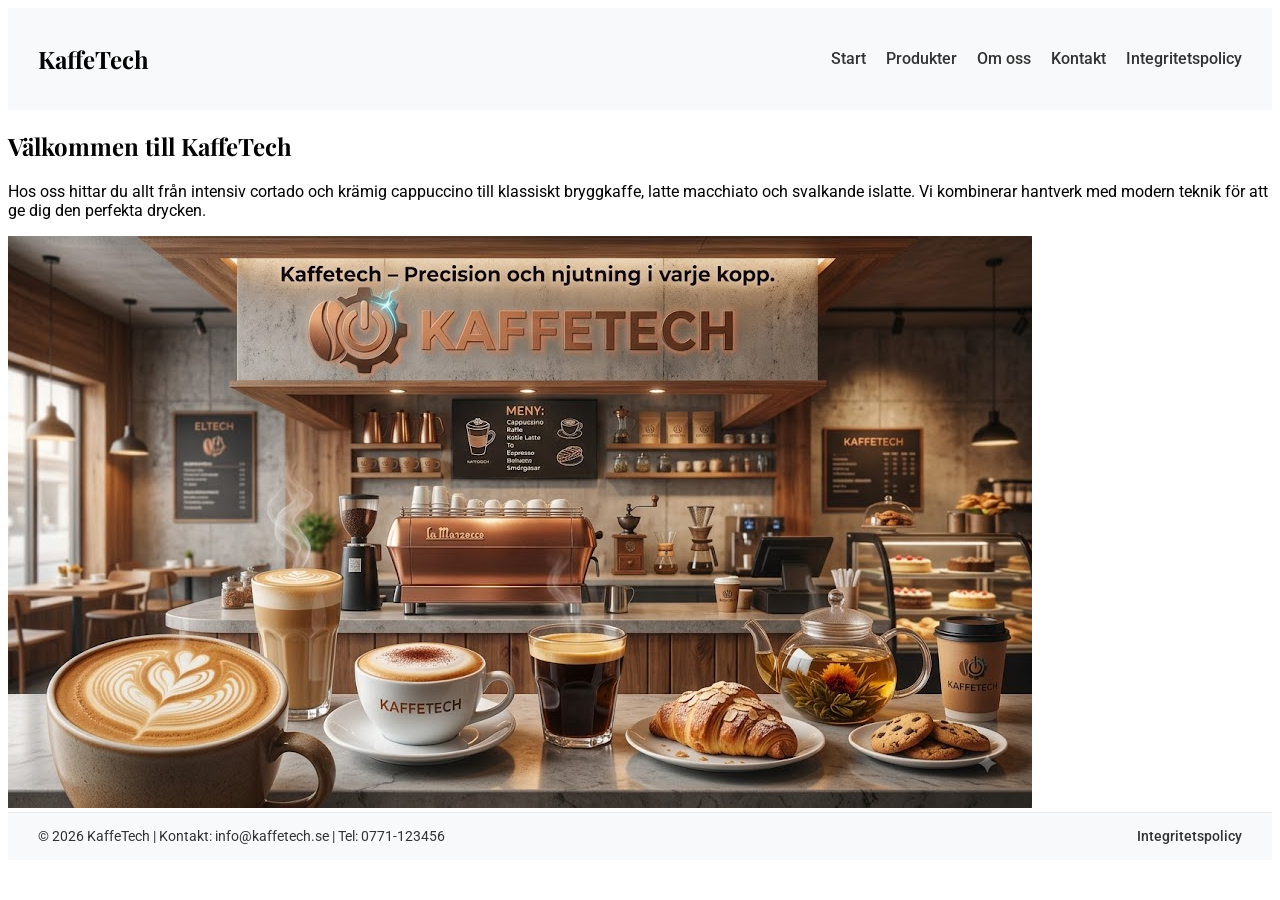
==== index.html @ e9fcd621 "first commit" ====
<!doctype html>
<html lang="sv">
  <head>
    <meta charset="UTF-8" />
    <meta name="viewport" content="width=device-width, initial-scale=1.0" />
    <link rel="stylesheet" href="style.css" />
    <title>KaffeTech</title>
  </head>
  <body>
    <header>
      <h2>KaffeTech</h2>
      <nav>
        <ul>
          <a href="index.html">Start</a>
          <a href="products.html">Produkter</a>
          <a href="about.html">Om oss</a>
          <a href="contact.html">Kontakt</a>
          <a href="privacy.html">Integritetspolicy</a>
        </ul>
      </nav>
    </header>

    <main>
      <section>
        <h1>Välkommen till KaffeTech</h1>
        <p>
          Hos oss hittar du allt från intensiv cortado och krämig cappuccino till
          klassiskt bryggkaffe, latte macchiato och svalkande islatte. Vi kombinerar
          hantverk med modern teknik för att ge dig den perfekta drycken.
        </p>
        <img src="images/kaffe-tech.jpeg" />
      </section>
    </main>

    <footer>
      <p>
        &copy; 2026 KaffeTech | Kontakt: info@kaffetech.se | Tel: 0771-123456
      </p>

      <nav class="footer-nav">
        <a href="privacy.html">Integritetspolicy</a>
      </nav>
    </footer>
  </body>
</html>
---- style.css ----
@import url('https://fonts.googleapis.com/css2?family=Playfair+Display:wght@600;700&family=Roboto:wght@400;500;700&display=swap');

body {
  font-family: 'Roboto', sans-serif;
}

h1, h2, h3, h4, .logo {
  font-family: 'Playfair Display', serif;
}

header {
  display: flex;
  justify-content: space-between;
  align-items: center;
  padding: 15px 30px;
  background-color: #f8f9fa;
}

header nav ul {
  display: flex;
  margin: 0;
  padding: 0;
  gap: 20px;
}

header nav a {
  text-decoration: none;
  color: #333;
  font-weight: 500;
}

header nav a:hover {
  color: #d35400;
}

footer {
  display: flex;
  justify-content: space-between;
  align-items: center;
  padding: 15px 30px;
  background-color: #f8f9fa;
  border-top: 1px solid #e9ecef;
  font-size: 0.9rem;
  color: #333;
}

footer p {
  margin: 0;
}

footer a {
  text-decoration: none;
  color: #333;
  font-weight: 500;
  transition: color 0.2s ease;
}

footer a:hover {
  color: #d35400;
}

.about-container {
  max-width: 800px;
  margin: 40px auto;
  padding: 0 20px;
}

.about-text h1 {
  font-size: 2rem;
  color: #333;
  margin-bottom: 10px;
}

.about-text h2 {
  font-size: 1.4rem;
  color: #d35400;
  margin-bottom: 20px;
}

.about-text p {
  line-height: 1.6;
  color: #555;
  margin-bottom: 15px;
}

.video-container {
  margin-top: 40px;
  text-align: center;
}

.video-container h2 {
  font-size: 1.5rem;
  color: #333;
  margin-bottom: 20px;
}

.custom-video {
  width: 100%;
  max-width: 700px;
  border-radius: 12px;
  box-shadow: 0 4px 12px rgba(0, 0, 0, 0.1);
}

.page-subtitle {
  text-align: center;
  margin-bottom: 30px;
  color: #555;
}

.product-container {
  max-width: 1000px;
  margin: 40px auto;
  padding: 0 20px;
}

.product-item {
  background: white;
  margin-bottom: 25px;
  border-radius: 14px;
  overflow: hidden;
  box-shadow: 0 4px 12px rgba(0, 0, 0, 0.06);
  display: flex;
  border: 1px solid #e0e0e0;
}

.product-item img {
  width: 300px;
  height: 220px;
  object-fit: cover;
}

.product-content {
  padding: 25px;
  flex: 1;
  display: flex;
  flex-direction: column;
  justify-content: center;
}

.product-content h2 {
  margin-top: 0;
  margin-bottom: 10px;
  font-size: 1.5rem;
  color: #333;
}

.product-content p {
  margin: 0 0 15px 0;
  line-height: 1.5;
  color: #555;
}

.price {
  font-weight: bold;
  font-size: 1.2rem;
  color: #d35400;
}

@media (max-width: 768px) {
  .product-item {
    flex-direction: column;
  }

  .product-item img {
    width: 100%;
    height: 200px;
  }
}

.contact-container {
  max-width: 700px;
  margin: 40px auto;
  padding: 0 20px;
}

.contact-info h1 {
  font-size: 2rem;
  color: #333;
  margin-bottom: 10px;
}

.contact-info p {
  color: #555;
  line-height: 1.6;
  margin-bottom: 30px;
}

.contact-form fieldset {
  border: 1px solid #e0e0e0;
  border-radius: 12px;
  padding: 30px;
  background: #ffffff;
  box-shadow: 0 4px 12px rgba(0, 0, 0, 0.05);
}

.contact-form legend {
  font-weight: bold;
  font-size: 1.2rem;
  color: #333;
  padding: 0 10px;
}

.form-group {
  margin-bottom: 20px;
  display: flex;
  flex-direction: column;
}

.form-group label {
  font-weight: 600;
  margin-bottom: 8px;
  color: #333;
}

.required {
  color: #d35400;
}

.contact-form input,
.contact-form select,
.contact-form textarea {
  width: 100%;
  padding: 12px;
  border: 1px solid #ccc;
  border-radius: 8px;
  font-size: 1rem;
  box-sizing: border-box;
  font-family: inherit;
  transition: border-color 0.2s ease;
}

.contact-form input:focus,
.contact-form select:focus,
.contact-form textarea:focus {
  border-color: #d35400;
  outline: none;
}

.submit-btn {
  background: linear-gradient(135deg, #e67e22, #d35400); /* Snygg varm färgövergång */
  color: #ffffff;
  font-size: 1.05rem;
  font-weight: 600;
  letter-spacing: 0.5px;
  padding: 14px 28px;
  border: none;
  border-radius: 30px; /* Helt rundade hörn för en modern look */
  cursor: pointer;
  width: 100%;
  box-shadow: 0 4px 15px rgba(211, 84, 0, 0.3); /* Mjuk färgskugga */
  transition: all 0.3s ease; /* Gör alla animationer mjukare */
  display: flex;
  align-items: center;
  justify-content: center;
  gap: 8px;
}


.submit-btn:hover {
  background: linear-gradient(135deg, #d35400, #a04000);
  transform: translateY(-2px); 
  box-shadow: 0 6px 20px rgba(211, 84, 0, 0.45); 
}

.submit-btn:active {
  transform: translateY(1px); 
  box-shadow: 0 2px 10px rgba(211, 84, 0, 0.3);
}

.privacy-info {
  font-size: 0.88rem;
  color: #666;
  margin-bottom: 20px;
  line-height: 1.4;
}

.privacy-info a {
  color: #d35400;
  text-decoration: underline;
}

.privacy-container {
  max-width: 800px;
  margin: 40px auto;
  padding: 0 20px;
}

.privacy-content h1 {
  font-size: 2rem;
  color: #333;
  margin-bottom: 20px;
}

.privacy-content p {
  line-height: 1.6;
  color: #555;
  margin-bottom: 15px;
}

.privacy-content ul {
  margin-bottom: 20px;
  padding-left: 20px;
  color: #555;
  line-height: 1.6;
}

.privacy-content li {
  margin-bottom: 8px;
}
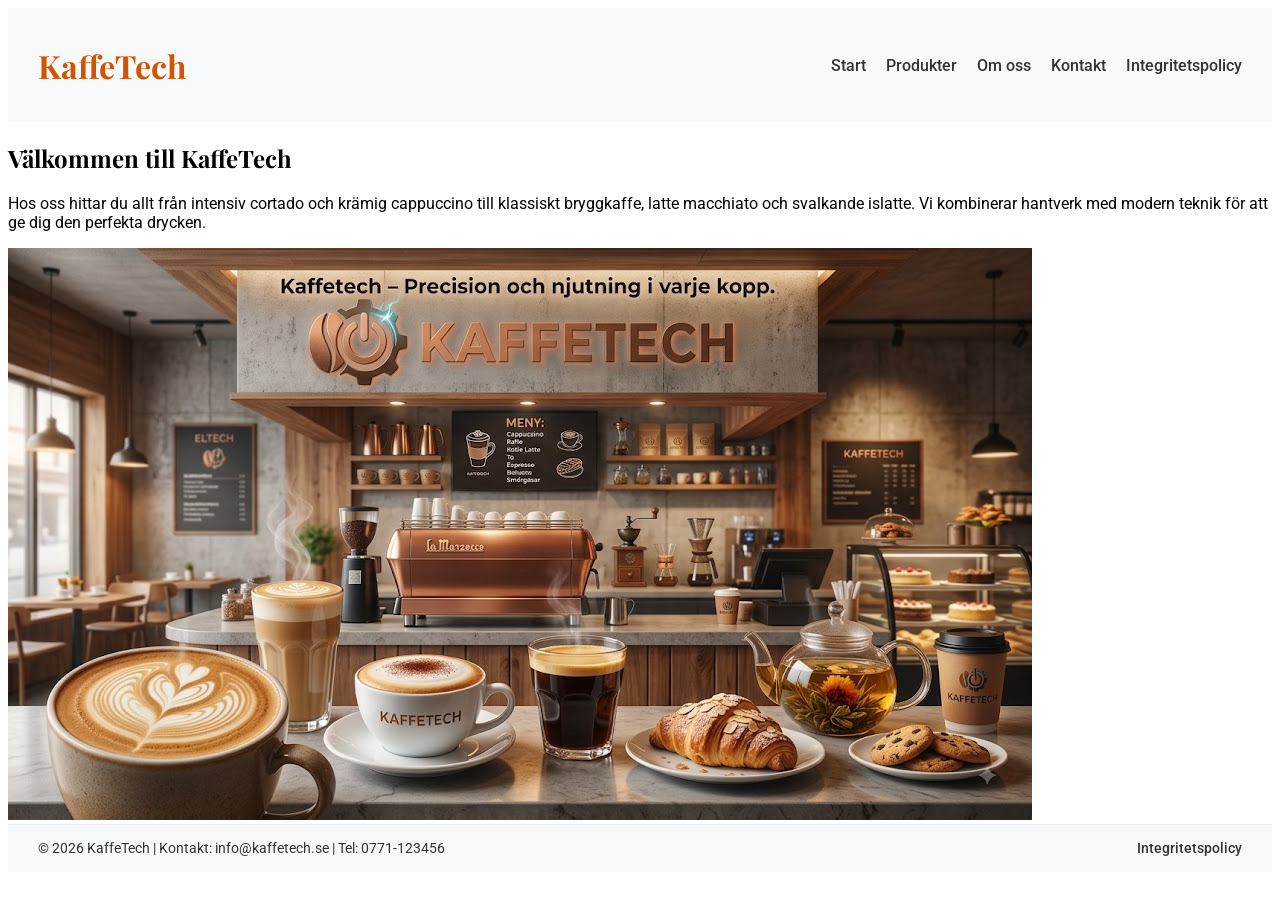
==== commit b0a09202: "Lagt till h1 i header samt ändrat färg på de" ====
--- a/index.html
+++ b/index.html
@@ -8,7 +8,7 @@
   </head>
   <body>
     <header>
-      <h2>KaffeTech</h2>
+      <h1 class="main-h1">KaffeTech</h1>
       <nav>
         <ul>
           <a href="index.html">Start</a>
--- a/style.css
+++ b/style.css
@@ -6,6 +6,12 @@
 
 h1, h2, h3, h4, .logo {
   font-family: 'Playfair Display', serif;
+}
+
+.main-h1 {
+  color: #d35400;
+  font-size: 2rem;
+  margin-bottom: 20px;
 }
 
 header {
@@ -237,18 +243,18 @@
 }
 
 .submit-btn {
-  background: linear-gradient(135deg, #e67e22, #d35400); /* Snygg varm färgövergång */
+  background: linear-gradient(135deg, #e67e22, #d35400); 
   color: #ffffff;
   font-size: 1.05rem;
   font-weight: 600;
   letter-spacing: 0.5px;
   padding: 14px 28px;
   border: none;
-  border-radius: 30px; /* Helt rundade hörn för en modern look */
+  border-radius: 30px; 
   cursor: pointer;
   width: 100%;
-  box-shadow: 0 4px 15px rgba(211, 84, 0, 0.3); /* Mjuk färgskugga */
-  transition: all 0.3s ease; /* Gör alla animationer mjukare */
+  box-shadow: 0 4px 15px rgba(211, 84, 0, 0.3); 
+  transition: all 0.3s ease; 
   display: flex;
   align-items: center;
   justify-content: center;
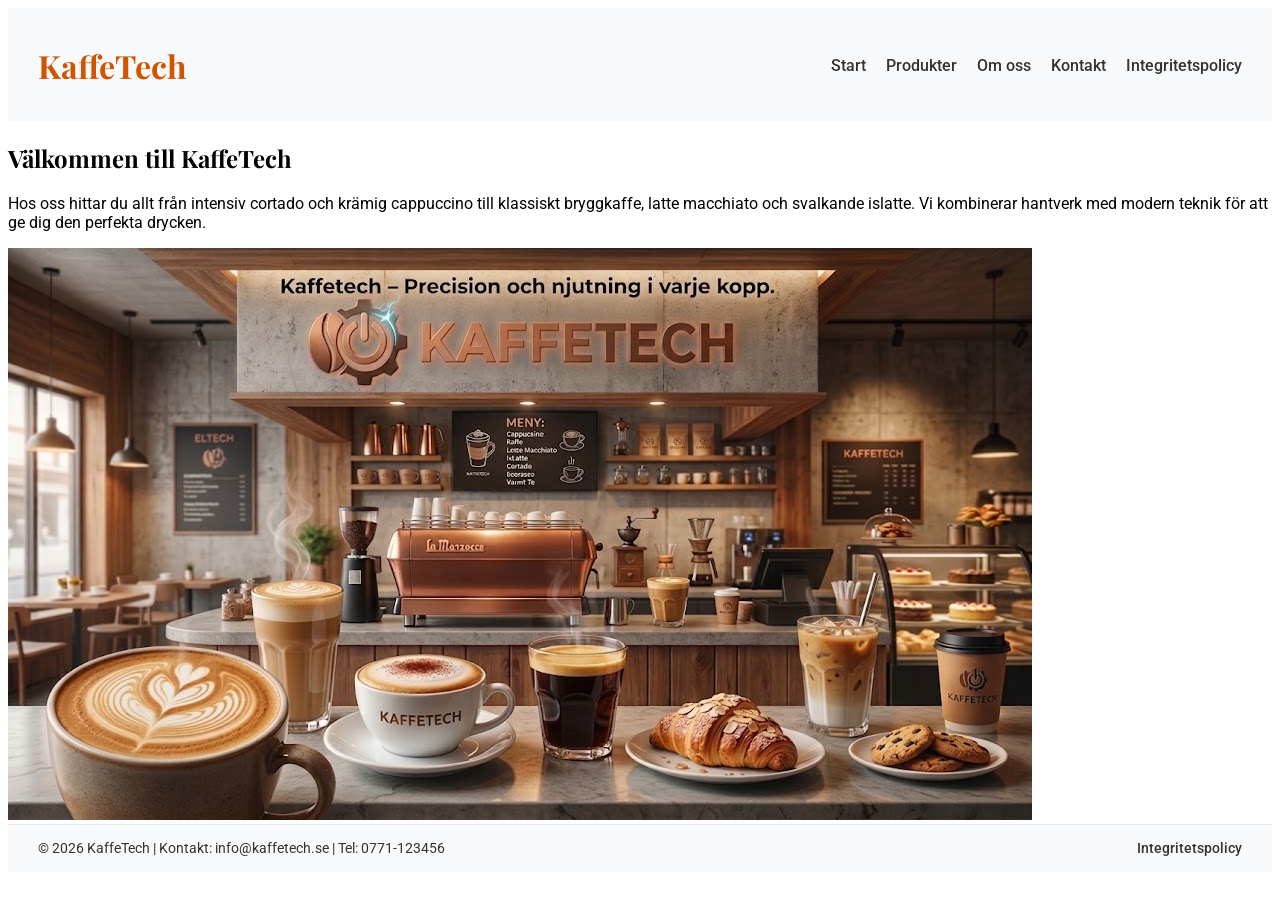
==== commit 93470106: "Lade till beskrivning av bilderna" ====
--- a/index.html
+++ b/index.html
@@ -28,7 +28,8 @@
           klassiskt bryggkaffe, latte macchiato och svalkande islatte. Vi kombinerar
           hantverk med modern teknik för att ge dig den perfekta drycken.
         </p>
-        <img src="images/kaffe-tech.jpeg" />
+        <img src="images/kaffe-tech.jpeg" alt="Varmt och modernt KaffeTech café med kaffedrycker uppdukade på disken"/>
+        
       </section>
     </main>
 
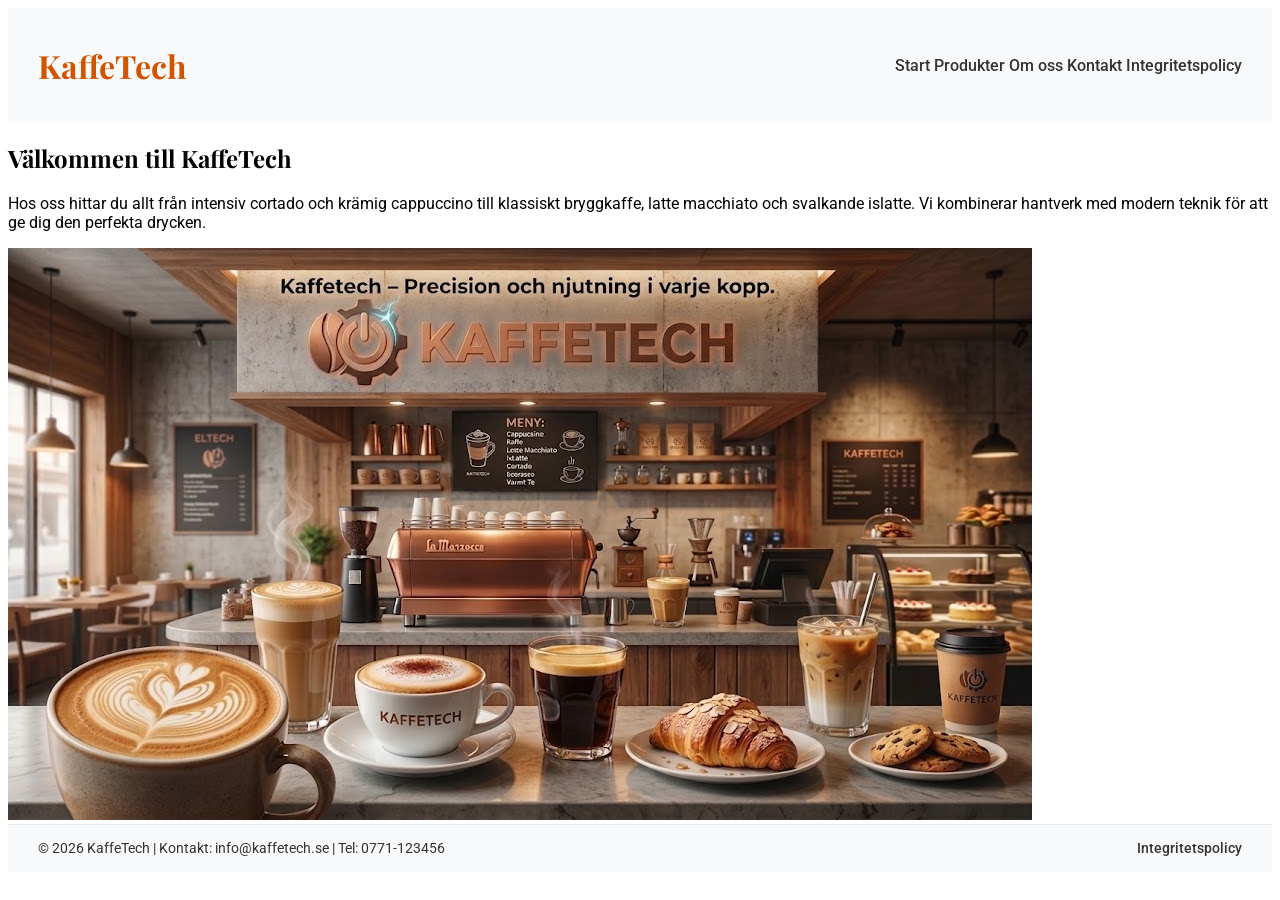
==== commit 31b6d078: "Ändrat lite i menyn" ====
--- a/index.html
+++ b/index.html
@@ -10,13 +10,13 @@
     <header>
       <h1 class="main-h1">KaffeTech</h1>
       <nav>
-        <ul>
+        
           <a href="index.html">Start</a>
           <a href="products.html">Produkter</a>
           <a href="about.html">Om oss</a>
           <a href="contact.html">Kontakt</a>
           <a href="privacy.html">Integritetspolicy</a>
-        </ul>
+        
       </nav>
     </header>
 
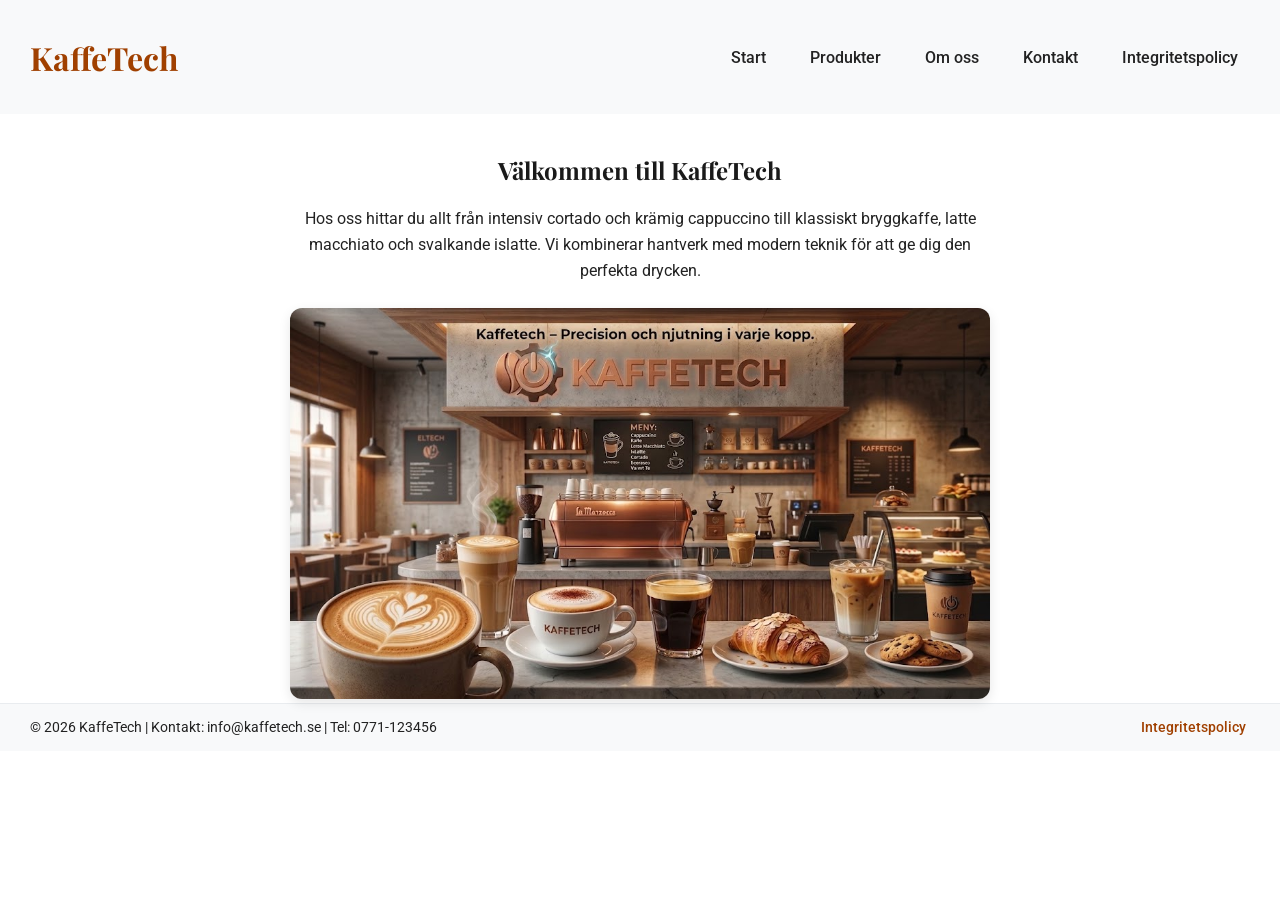
==== commit ae02b197: "Ändrat färger samt storlek på font" ====
--- a/index.html
+++ b/index.html
@@ -10,26 +10,28 @@
     <header>
       <h1 class="main-h1">KaffeTech</h1>
       <nav>
-        
-          <a href="index.html">Start</a>
-          <a href="products.html">Produkter</a>
-          <a href="about.html">Om oss</a>
-          <a href="contact.html">Kontakt</a>
-          <a href="privacy.html">Integritetspolicy</a>
-        
+        <a href="index.html">Start</a>
+        <a href="products.html">Produkter</a>
+        <a href="about.html">Om oss</a>
+        <a href="contact.html">Kontakt</a>
+        <a href="privacy.html">Integritetspolicy</a>
       </nav>
     </header>
 
     <main>
-      <section>
-        <h1>Välkommen till KaffeTech</h1>
+      <section class="image-container">
+        <h2>Välkommen till KaffeTech</h2>
         <p>
-          Hos oss hittar du allt från intensiv cortado och krämig cappuccino till
-          klassiskt bryggkaffe, latte macchiato och svalkande islatte. Vi kombinerar
-          hantverk med modern teknik för att ge dig den perfekta drycken.
+          Hos oss hittar du allt från intensiv cortado och krämig cappuccino
+          till klassiskt bryggkaffe, latte macchiato och svalkande islatte. Vi
+          kombinerar hantverk med modern teknik för att ge dig den perfekta
+          drycken.
         </p>
-        <img src="images/kaffe-tech.jpeg" alt="Varmt och modernt KaffeTech café med kaffedrycker uppdukade på disken"/>
-        
+        <img
+          src="images/kaffe-tech.jpeg"
+          alt="Varmt och modernt KaffeTech café med kaffedrycker uppdukade på disken"
+          class="custom-image"
+        />
       </section>
     </main>
 
--- a/style.css
+++ b/style.css
@@ -1,53 +1,119 @@
-@import url('https://fonts.googleapis.com/css2?family=Playfair+Display:wght@600;700&family=Roboto:wght@400;500;700&display=swap');
+@import url("https://fonts.googleapis.com/css2?family=Playfair+Display:wght@600;700&family=Roboto:wght@400;500;700&display=swap");
 
 body {
-  font-family: 'Roboto', sans-serif;
-}
-
-h1, h2, h3, h4, .logo {
-  font-family: 'Playfair Display', serif;
+  font-family: "Roboto", sans-serif;
+  color: #222222;
+  margin: 0;
+}
+
+h1,
+h2,
+h3,
+h4,
+.logo {
+  font-family: "Playfair Display", serif;
 }
 
 .main-h1 {
-  color: #d35400;
-  font-size: 2rem;
+  color: #a04000;
+  font-size: clamp(1.5rem, 4vw, 2rem);
   margin-bottom: 20px;
 }
 
 header {
   display: flex;
+  flex-wrap: wrap;
   justify-content: space-between;
   align-items: center;
-  padding: 15px 30px;
+  padding: 15px clamp(15px, 3vw, 30px);
   background-color: #f8f9fa;
-}
-
-header nav ul {
-  display: flex;
+  gap: 15px;
+}
+
+header nav {
+  display: flex;
+  flex-wrap: wrap;
+  justify-content: center;
   margin: 0;
   padding: 0;
-  gap: 20px;
+  gap: clamp(10px, 2vw, 20px);
+  list-style: none;
 }
 
 header nav a {
   text-decoration: none;
-  color: #333;
+  color: #222222;
   font-weight: 500;
+  padding: 8px 12px;
+  border-radius: 4px;
+  transition: all 0.2s ease;
+  display: inline-block;
 }
 
 header nav a:hover {
-  color: #d35400;
+  color: #a04000;
+  background-color: #fdf2e9;
+}
+
+header nav a:focus {
+  outline: 3px solid #a04000;
+  outline-offset: 2px;
+  color: #a04000;
+  background-color: #fdf2e9;
+}
+
+.image-container {
+  margin-top: 40px;
+  text-align: center;
+  padding: 0 15px;
+}
+
+.image-container h2 {
+  font-size: clamp(1.2rem, 3vw, 1.5rem);
+  color: #1a1a1a;
+  margin-bottom: 20px;
+}
+
+.image-container p {
+  max-width: 700px;
+  margin: 0 auto 25px auto;
+  line-height: 1.6;
+  color: #222222;
+}
+
+.custom-image,
+.custom-video {
+  width: 100%;
+  max-width: 700px;
+  height: auto;
+  border-radius: 12px;
+  box-shadow: 0 4px 12px rgba(0, 0, 0, 0.1);
+  display: inline-block;
+}
+
+.video-container {
+  margin-top: 40px;
+  text-align: center;
+  padding: 0 15px;
+}
+
+.video-container h2 {
+  font-size: clamp(1.2rem, 3vw, 1.5rem);
+  color: #1a1a1a;
+  margin-bottom: 20px;
 }
 
 footer {
   display: flex;
+  flex-wrap: wrap;
   justify-content: space-between;
   align-items: center;
-  padding: 15px 30px;
+  padding: 15px clamp(15px, 3vw, 30px);
   background-color: #f8f9fa;
   border-top: 1px solid #e9ecef;
   font-size: 0.9rem;
-  color: #333;
+  color: #222222;
+  gap: 12px;
 }
 
 footer p {
@@ -56,67 +122,72 @@
 
 footer a {
   text-decoration: none;
-  color: #333;
+  color: #a04000;
   font-weight: 500;
-  transition: color 0.2s ease;
+  padding: 2px 4px;
+  border-radius: 4px;
+  transition: all 0.2s ease;
 }
 
 footer a:hover {
-  color: #d35400;
-}
-
-.about-container {
-  max-width: 800px;
-  margin: 40px auto;
-  padding: 0 20px;
-}
-
-.about-text h1 {
-  font-size: 2rem;
-  color: #333;
+  color: #6e2c00;
+  background-color: #fdf2e9;
+}
+
+footer a:focus {
+  outline: 3px solid #a04000;
+  outline-offset: 2px;
+  color: #6e2c00;
+  background-color: #fdf2e9;
+}
+
+.about-container,
+.privacy-container,
+.contact-container {
+  max-width: min(800px, 100% - 30px);
+  margin: 20px auto;
+}
+
+.about-text h1,
+.contact-info h1,
+.privacy-content h1 {
+  font-size: clamp(1.5rem, 4vw, 2rem);
+  color: #1a1a1a;
   margin-bottom: 10px;
 }
 
 .about-text h2 {
-  font-size: 1.4rem;
-  color: #d35400;
-  margin-bottom: 20px;
-}
-
-.about-text p {
+  font-size: clamp(1.1rem, 2.5vw, 1.4rem);
+  color: #a04000;
+  margin-bottom: 20px;
+}
+
+.about-text p,
+.contact-info p,
+.privacy-content p,
+.privacy-content ul {
   line-height: 1.6;
-  color: #555;
+  color: #222222;
   margin-bottom: 15px;
 }
 
-.video-container {
-  margin-top: 40px;
-  text-align: center;
-}
-
-.video-container h2 {
-  font-size: 1.5rem;
-  color: #333;
-  margin-bottom: 20px;
-}
-
-.custom-video {
-  width: 100%;
-  max-width: 700px;
-  border-radius: 12px;
-  box-shadow: 0 4px 12px rgba(0, 0, 0, 0.1);
+.privacy-content ul {
+  padding-left: 20px;
+}
+
+.privacy-content li {
+  margin-bottom: 8px;
 }
 
 .page-subtitle {
   text-align: center;
   margin-bottom: 30px;
-  color: #555;
+  color: #222222;
 }
 
 .product-container {
-  max-width: 1000px;
-  margin: 40px auto;
-  padding: 0 20px;
+  max-width: min(1000px, 100% - 30px);
+  margin: 20px auto;
 }
 
 .product-item {
@@ -126,18 +197,20 @@
   overflow: hidden;
   box-shadow: 0 4px 12px rgba(0, 0, 0, 0.06);
   display: flex;
+  flex-wrap: wrap;
   border: 1px solid #e0e0e0;
 }
 
 .product-item img {
-  width: 300px;
+  width: 100%;
+  flex: 1 1 300px;
   height: 220px;
   object-fit: cover;
 }
 
 .product-content {
   padding: 25px;
-  flex: 1;
+  flex: 2 1 300px;
   display: flex;
   flex-direction: column;
   justify-content: center;
@@ -146,55 +219,26 @@
 .product-content h2 {
   margin-top: 0;
   margin-bottom: 10px;
-  font-size: 1.5rem;
-  color: #333;
+  font-size: clamp(1.2rem, 3vw, 1.5rem);
+  color: #1a1a1a;
 }
 
 .product-content p {
   margin: 0 0 15px 0;
   line-height: 1.5;
-  color: #555;
+  color: #222222;
 }
 
 .price {
   font-weight: bold;
   font-size: 1.2rem;
-  color: #d35400;
-}
-
-@media (max-width: 768px) {
-  .product-item {
-    flex-direction: column;
-  }
-
-  .product-item img {
-    width: 100%;
-    height: 200px;
-  }
-}
-
-.contact-container {
-  max-width: 700px;
-  margin: 40px auto;
-  padding: 0 20px;
-}
-
-.contact-info h1 {
-  font-size: 2rem;
-  color: #333;
-  margin-bottom: 10px;
-}
-
-.contact-info p {
-  color: #555;
-  line-height: 1.6;
-  margin-bottom: 30px;
+  color: #a04000;
 }
 
 .contact-form fieldset {
-  border: 1px solid #e0e0e0;
+  border: 1px solid #555555;
   border-radius: 12px;
-  padding: 30px;
+  padding: clamp(15px, 3vw, 30px);
   background: #ffffff;
   box-shadow: 0 4px 12px rgba(0, 0, 0, 0.05);
 }
@@ -202,7 +246,7 @@
 .contact-form legend {
   font-weight: bold;
   font-size: 1.2rem;
-  color: #333;
+  color: #1a1a1a;
   padding: 0 10px;
 }
 
@@ -215,11 +259,11 @@
 .form-group label {
   font-weight: 600;
   margin-bottom: 8px;
-  color: #333;
+  color: #1a1a1a;
 }
 
 .required {
-  color: #d35400;
+  color: #a04000;
 }
 
 .contact-form input,
@@ -227,7 +271,7 @@
 .contact-form textarea {
   width: 100%;
   padding: 12px;
-  border: 1px solid #ccc;
+  border: 1px solid #555555;
   border-radius: 8px;
   font-size: 1rem;
   box-sizing: border-box;
@@ -238,78 +282,64 @@
 .contact-form input:focus,
 .contact-form select:focus,
 .contact-form textarea:focus {
-  border-color: #d35400;
-  outline: none;
+  border-color: #a04000;
+  outline: 3px solid #a04000;
+  outline-offset: 1px;
 }
 
 .submit-btn {
-  background: linear-gradient(135deg, #e67e22, #d35400); 
+  background: #a04000;
   color: #ffffff;
   font-size: 1.05rem;
   font-weight: 600;
   letter-spacing: 0.5px;
   padding: 14px 28px;
   border: none;
-  border-radius: 30px; 
+  border-radius: 30px;
   cursor: pointer;
   width: 100%;
-  box-shadow: 0 4px 15px rgba(211, 84, 0, 0.3); 
-  transition: all 0.3s ease; 
+  box-shadow: 0 4px 15px rgba(160, 64, 0, 0.3);
+  transition: all 0.3s ease;
   display: flex;
   align-items: center;
   justify-content: center;
   gap: 8px;
 }
 
-
 .submit-btn:hover {
-  background: linear-gradient(135deg, #d35400, #a04000);
-  transform: translateY(-2px); 
-  box-shadow: 0 6px 20px rgba(211, 84, 0, 0.45); 
+  background: #6e2c00;
+  transform: translateY(-2px);
+  box-shadow: 0 6px 20px rgba(110, 44, 0, 0.45);
+}
+
+.submit-btn:focus {
+  outline: 3px solid #1a1a1a;
+  outline-offset: 3px;
 }
 
 .submit-btn:active {
-  transform: translateY(1px); 
-  box-shadow: 0 2px 10px rgba(211, 84, 0, 0.3);
+  transform: translateY(1px);
+  box-shadow: 0 2px 10px rgba(110, 44, 0, 0.3);
 }
 
 .privacy-info {
-  font-size: 0.88rem;
-  color: #666;
+  font-size: 0.9rem;
+  color: #222222;
   margin-bottom: 20px;
   line-height: 1.4;
 }
 
 .privacy-info a {
-  color: #d35400;
+  color: #a04000;
   text-decoration: underline;
-}
-
-.privacy-container {
-  max-width: 800px;
-  margin: 40px auto;
-  padding: 0 20px;
-}
-
-.privacy-content h1 {
-  font-size: 2rem;
-  color: #333;
-  margin-bottom: 20px;
-}
-
-.privacy-content p {
-  line-height: 1.6;
-  color: #555;
-  margin-bottom: 15px;
-}
-
-.privacy-content ul {
-  margin-bottom: 20px;
-  padding-left: 20px;
-  color: #555;
-  line-height: 1.6;
-}
-
-.privacy-content li {
-  margin-bottom: 8px;
-}+  padding: 2px 4px;
+  border-radius: 4px;
+}
+
+.privacy-info a:hover,
+.privacy-info a:focus {
+  color: #6e2c00;
+  background-color: #fdf2e9;
+  outline: 3px solid #a04000;
+  outline-offset: 2px;
+}
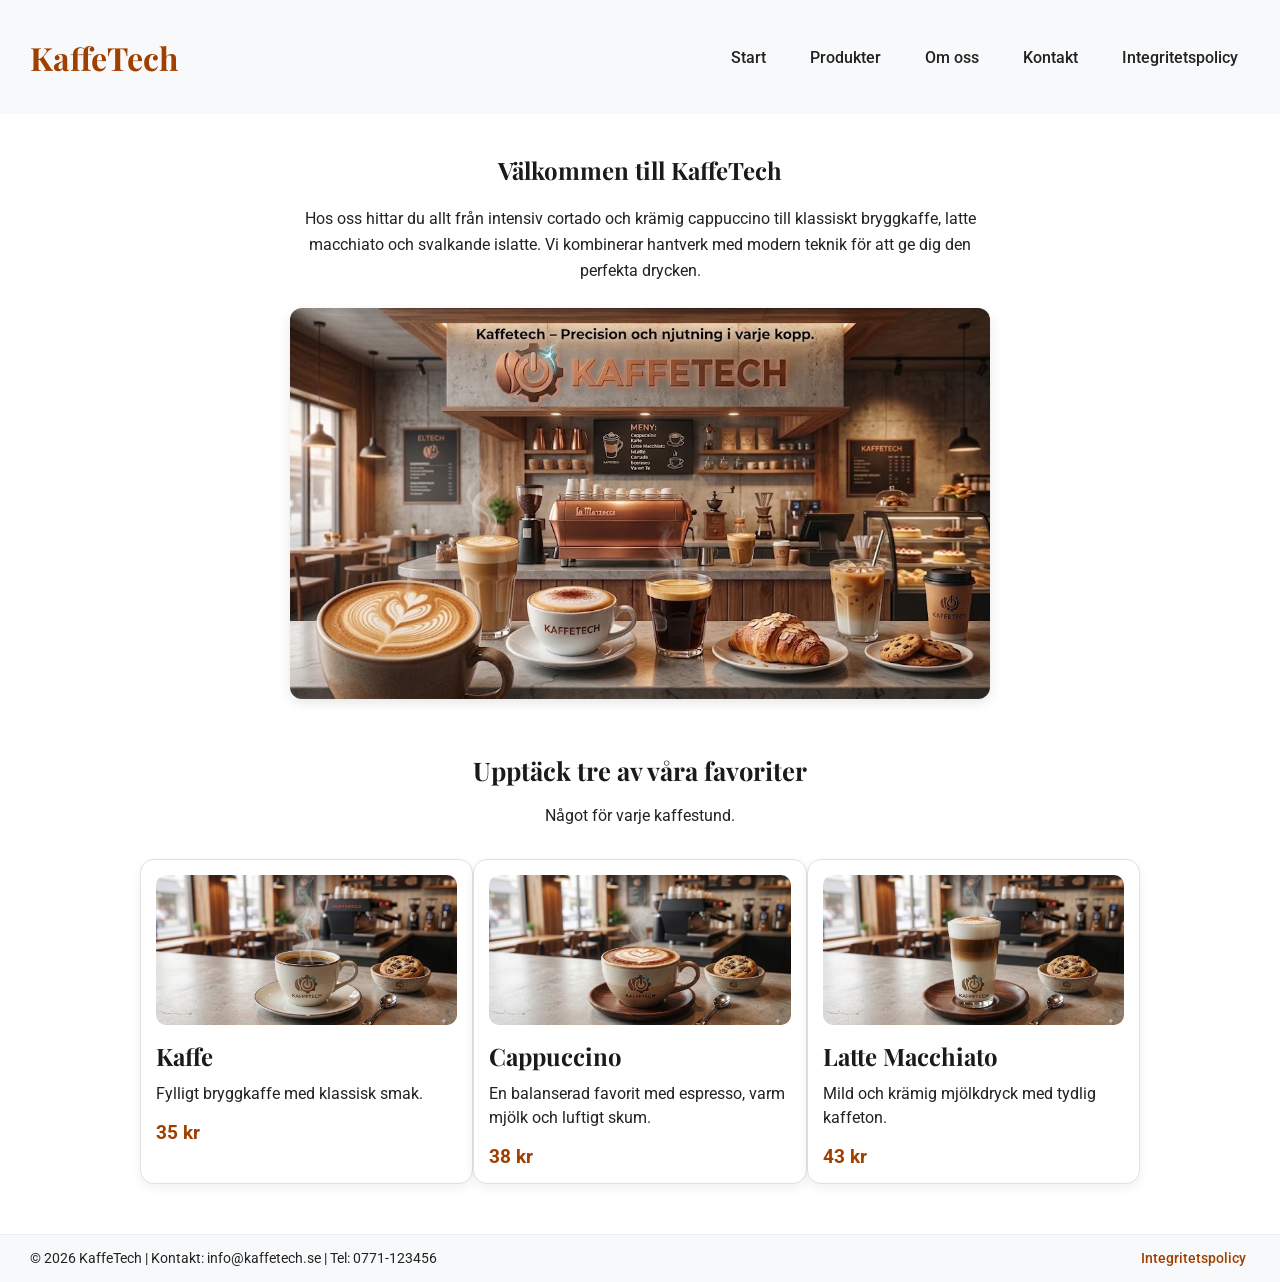
==== commit c0a33088: "ändrat position på header i products.html, lagt till tre produkter på startsidan, ändrat kort basera" ====
--- a/index.html
+++ b/index.html
@@ -29,9 +29,55 @@
         </p>
         <img
           src="images/kaffe-tech.jpeg"
-          alt="Varmt och modernt KaffeTech café med kaffedrycker uppdukade på disken"
+          alt="Modernt KaffeTech café med kaffedrycker uppdukade på disken"
           class="custom-image"
         />
+      </section>
+
+      <section class="featured-section">
+        <h2>Upptäck tre av våra favoriter</h2>
+        <p>Något för varje kaffestund.</p>
+
+        <div class="featured-products">
+          <article class="featured-product">
+            <img
+              src="images/kaffe.jpeg"
+              alt="Klassiskt bryggkaffe i kopp serverat med ett färskt bakverk bredvid"
+            />
+
+            <h3>Kaffe</h3>
+
+            <p>Fylligt bryggkaffe med klassisk smak.</p>
+
+            <span class="price">35 kr</span>
+          </article>
+
+          <article class="featured-product">
+            <img
+              src="images/cappuccino.jpeg"
+              alt="En kopp cappuccino med krämigt mjölkskum och kaffekonst på toppen"
+            />
+
+            <h3>Cappuccino</h3>
+
+            <p>
+              En balanserad favorit med espresso, varm mjölk och luftigt skum.
+            </p>
+
+            <span class="price">38 kr</span>
+          </article>
+
+          <article class="featured-product">
+            <img
+              src="images/latte-macchiato.jpeg"
+              alt="Latte macchiato i tre lager serverad med ett färskt bakverk bredvid"
+            />
+
+            <h3>Latte Macchiato</h3>
+            <p>Mild och krämig mjölkdryck med tydlig kaffeton.</p>
+            <span class="price">43 kr</span>
+          </article>
+        </div>
       </section>
     </main>
 
--- a/style.css
+++ b/style.css
@@ -18,6 +18,23 @@
   color: #a04000;
   font-size: clamp(1.5rem, 4vw, 2rem);
   margin-bottom: 20px;
+}
+
+.sticky {
+  position: sticky;
+  top: 0px;
+  z-index: 20;
+}
+
+.badge {
+  position: absolute;
+  top: 15px;
+  right: 15px;
+  background-color: #a04000;
+  color: #ffffff;
+  padding: 6px 12px;
+  font-weight: bold;
+  border-radius: 4px;
 }
 
 header {
@@ -185,12 +202,21 @@
   color: #222222;
 }
 
+.bakery-info {
+  text-align: center;
+  font-style: italic;
+  color: #555555;
+  margin-top: -20px;
+  margin-bottom: 30px;
+}
+
 .product-container {
   max-width: min(1000px, 100% - 30px);
   margin: 20px auto;
 }
 
 .product-item {
+  position: relative;
   background: white;
   margin-bottom: 25px;
   border-radius: 14px;
@@ -343,3 +369,78 @@
   outline: 3px solid #a04000;
   outline-offset: 2px;
 }
+
+.featured-section {
+  max-width: min(1000px, 100% - 30px);
+  margin: 50px auto;
+  text-align: center;
+}
+
+.featured-section h2 {
+  font-size: clamp(1.3rem, 3vw, 1.6rem);
+  color: #1a1a1a;
+  margin-bottom: 10px;
+}
+
+.featured-section > p {
+  margin-bottom: 30px;
+  line-height: 1.6;
+  color: #222222;
+}
+
+.featured-products {
+  display: flex;
+  flex-wrap: wrap;
+}
+
+.featured-product {
+  position: relative;
+  width: 33.333%;
+  box-sizing: border-box;
+  padding: 15px;
+  background: #ffffff;
+  border: 1px solid #e0e0e0;
+  border-radius: 14px;
+  overflow: hidden;
+  box-shadow: 0 4px 12px rgba(0, 0, 0, 0.06);
+  text-align: left;
+}
+
+.featured-product img {
+  width: 100%;
+  height: 150px;
+  object-fit: cover;
+  display: block;
+  border-radius: 10px;
+}
+
+.featured-product h3 {
+  margin-top: 15px;
+  margin-bottom: 10px;
+  font-size: clamp(1.2rem, 3vw, 1.5rem);
+  color: #1a1a1a;
+}
+
+.featured-product p {
+  margin: 0 0 15px 0;
+  line-height: 1.5;
+  color: #222222;
+}
+
+.featured-product .price {
+  font-weight: bold;
+  font-size: 1.2rem;
+  color: #a04000;
+}
+
+@media (max-width: 900px) {
+  .featured-product {
+    width: 50%;
+  }
+}
+
+@media (max-width: 600px) {
+  .featured-product {
+    width: 100%;
+  }
+}
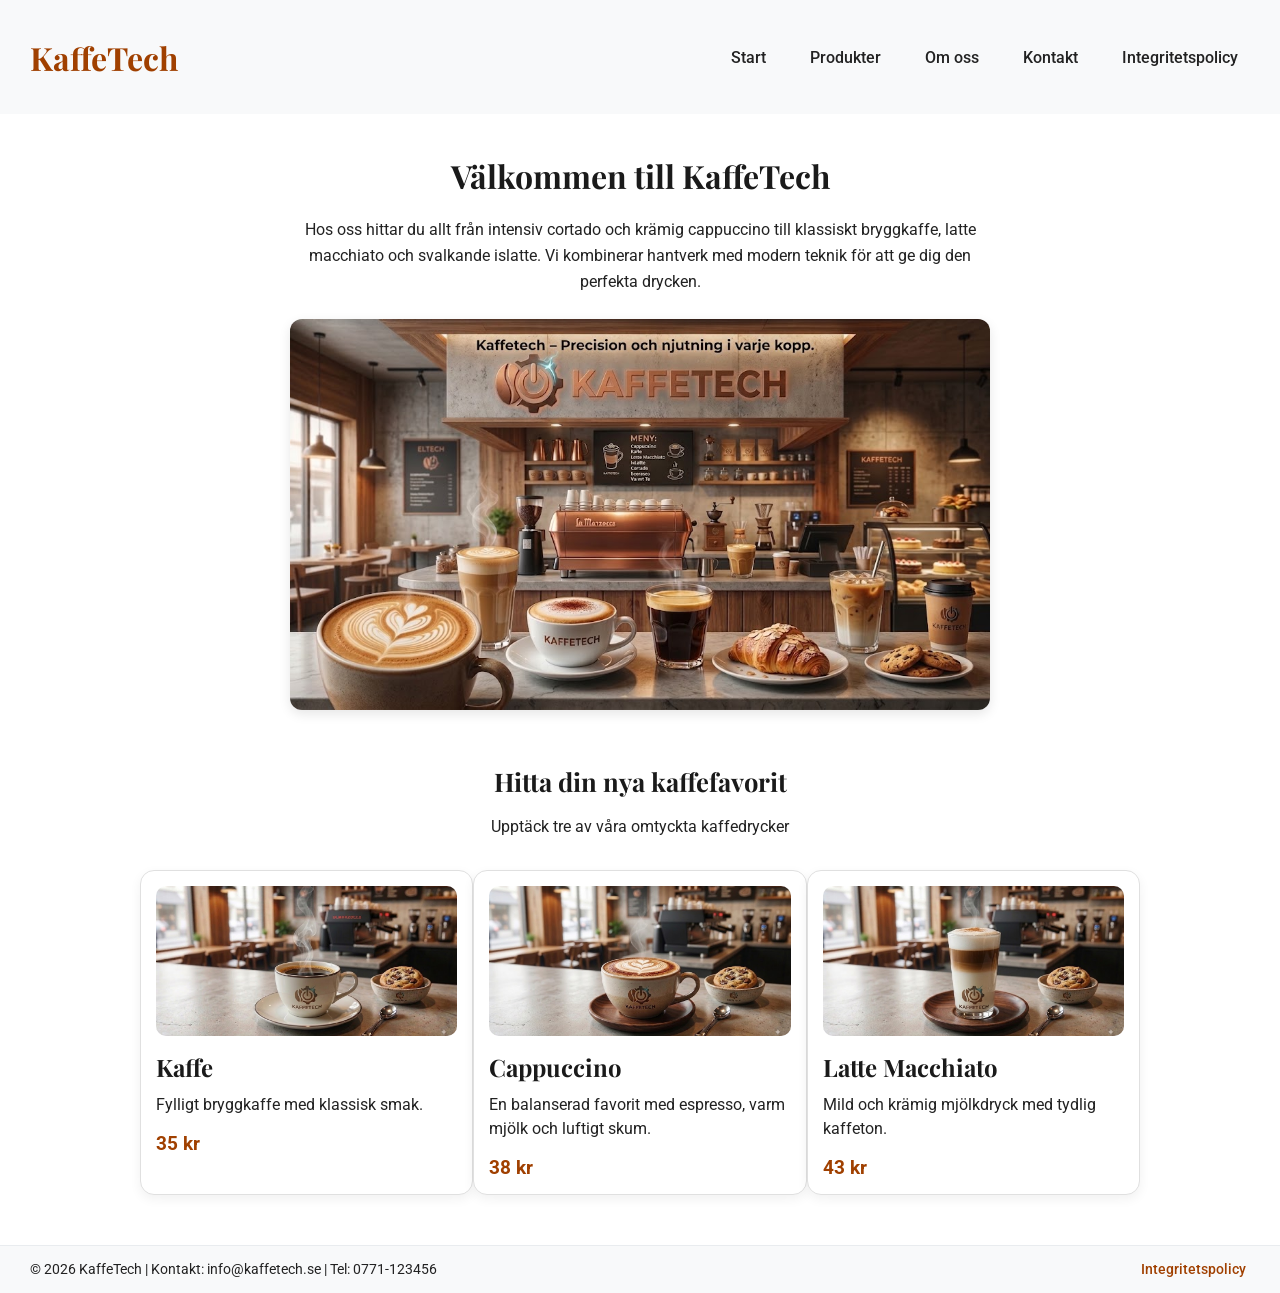
==== commit da72f259: "ändrat texten igen i index.html" ====
--- a/index.html
+++ b/index.html
@@ -35,8 +35,8 @@
       </section>
 
       <section class="featured-section">
-        <h2>Upptäck tre av våra favoriter</h2>
-        <p>Något för varje kaffestund.</p>
+        <h2>Hitta din nya kaffefavorit</h2>
+        <p>Upptäck tre av våra omtyckta kaffedrycker</p>
 
         <div class="featured-products">
           <article class="featured-product">
--- a/style.css
+++ b/style.css
@@ -86,7 +86,7 @@
 }
 
 .image-container h2 {
-  font-size: clamp(1.2rem, 3vw, 1.5rem);
+  font-size: clamp(1.5rem, 4vw, 2rem);
   color: #1a1a1a;
   margin-bottom: 20px;
 }
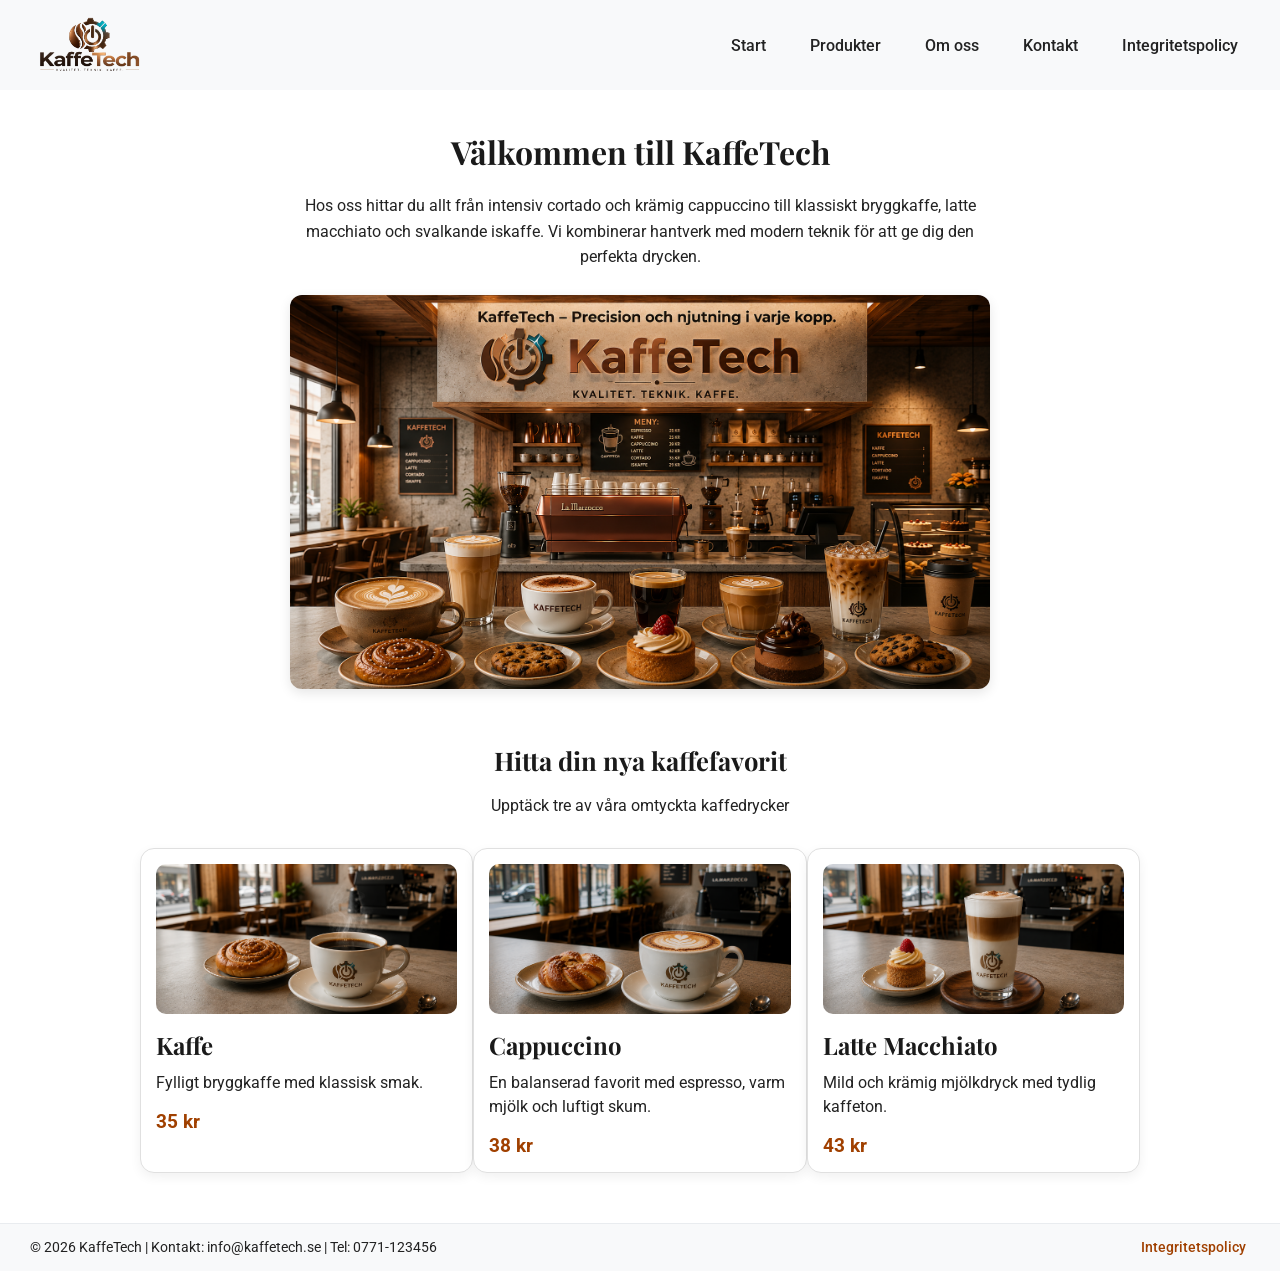
==== commit f6bfad25: "ändrade beskrivningar och ändrade bilder, samt skapade en ny video" ====
--- a/index.html
+++ b/index.html
@@ -8,7 +8,9 @@
   </head>
   <body>
     <header>
-      <h1 class="main-h1">KaffeTech</h1>
+      <a href="index.html" class="site-logo">
+    <img src="images/kaffetech-logo.png" alt="KaffeTech" />
+  </a>
       <nav>
         <a href="index.html">Start</a>
         <a href="products.html">Produkter</a>
@@ -23,13 +25,13 @@
         <h2>Välkommen till KaffeTech</h2>
         <p>
           Hos oss hittar du allt från intensiv cortado och krämig cappuccino
-          till klassiskt bryggkaffe, latte macchiato och svalkande islatte. Vi
+          till klassiskt bryggkaffe, latte macchiato och svalkande iskaffe. Vi
           kombinerar hantverk med modern teknik för att ge dig den perfekta
           drycken.
         </p>
         <img
-          src="images/kaffe-tech.jpeg"
-          alt="Modernt KaffeTech café med kaffedrycker uppdukade på disken"
+          src="images/kaffetech-bakelser-och-drycker.png"
+          alt="Modernt KaffeTech café med kaffedrycker och bakverk uppdukade på disken"
           class="custom-image"
         />
       </section>
@@ -41,7 +43,7 @@
         <div class="featured-products">
           <article class="featured-product">
             <img
-              src="images/kaffe.jpeg"
+              src="images/kaffe.png"
               alt="Klassiskt bryggkaffe i kopp serverat med ett färskt bakverk bredvid"
             />
 
@@ -54,7 +56,7 @@
 
           <article class="featured-product">
             <img
-              src="images/cappuccino.jpeg"
+              src="images/cappuccino.png"
               alt="En kopp cappuccino med krämigt mjölkskum och kaffekonst på toppen"
             />
 
@@ -69,7 +71,7 @@
 
           <article class="featured-product">
             <img
-              src="images/latte-macchiato.jpeg"
+              src="images/latte-macchiato.png"
               alt="Latte macchiato i tre lager serverad med ett färskt bakverk bredvid"
             />
 
--- a/style.css
+++ b/style.css
@@ -1,4 +1,8 @@
 @import url("https://fonts.googleapis.com/css2?family=Playfair+Display:wght@600;700&family=Roboto:wght@400;500;700&display=swap");
+
+* {
+  box-sizing: border-box;
+}
 
 body {
   font-family: "Roboto", sans-serif;
@@ -20,9 +24,20 @@
   margin-bottom: 20px;
 }
 
+.site-logo {
+  display: inline-block;
+  line-height: 0;
+}
+
+.site-logo img {
+  width: 120px;
+  height: auto;
+  display: block;
+}
+
 .sticky {
   position: sticky;
-  top: 0px;
+  top: 0;
   z-index: 20;
 }
 
@@ -215,34 +230,35 @@
   margin: 20px auto;
 }
 
+.product-list {
+  display: flex;
+  flex-wrap: wrap;
+}
+
 .product-item {
   position: relative;
-  background: white;
-  margin-bottom: 25px;
+  width: 33.333%;
+  box-sizing: border-box;
+  padding: 15px;
+  background: #ffffff;
+  border: 1px solid #e0e0e0;
   border-radius: 14px;
   overflow: hidden;
   box-shadow: 0 4px 12px rgba(0, 0, 0, 0.06);
-  display: flex;
-  flex-wrap: wrap;
-  border: 1px solid #e0e0e0;
 }
 
 .product-item img {
   width: 100%;
-  flex: 1 1 300px;
   height: 220px;
   object-fit: cover;
+  display: block;
 }
 
 .product-content {
-  padding: 25px;
-  flex: 2 1 300px;
-  display: flex;
-  flex-direction: column;
-  justify-content: center;
-}
-
-.product-content h2 {
+  padding: 15px;
+}
+
+.product-content h3 {
   margin-top: 0;
   margin-bottom: 10px;
   font-size: clamp(1.2rem, 3vw, 1.5rem);
@@ -434,13 +450,21 @@
 }
 
 @media (max-width: 900px) {
+  .product-item {
+    width: 50%;
+  }
+
   .featured-product {
     width: 50%;
   }
 }
 
 @media (max-width: 600px) {
+  .product-item {
+    width: 100%;
+  }
+
   .featured-product {
     width: 100%;
   }
-}
+}
